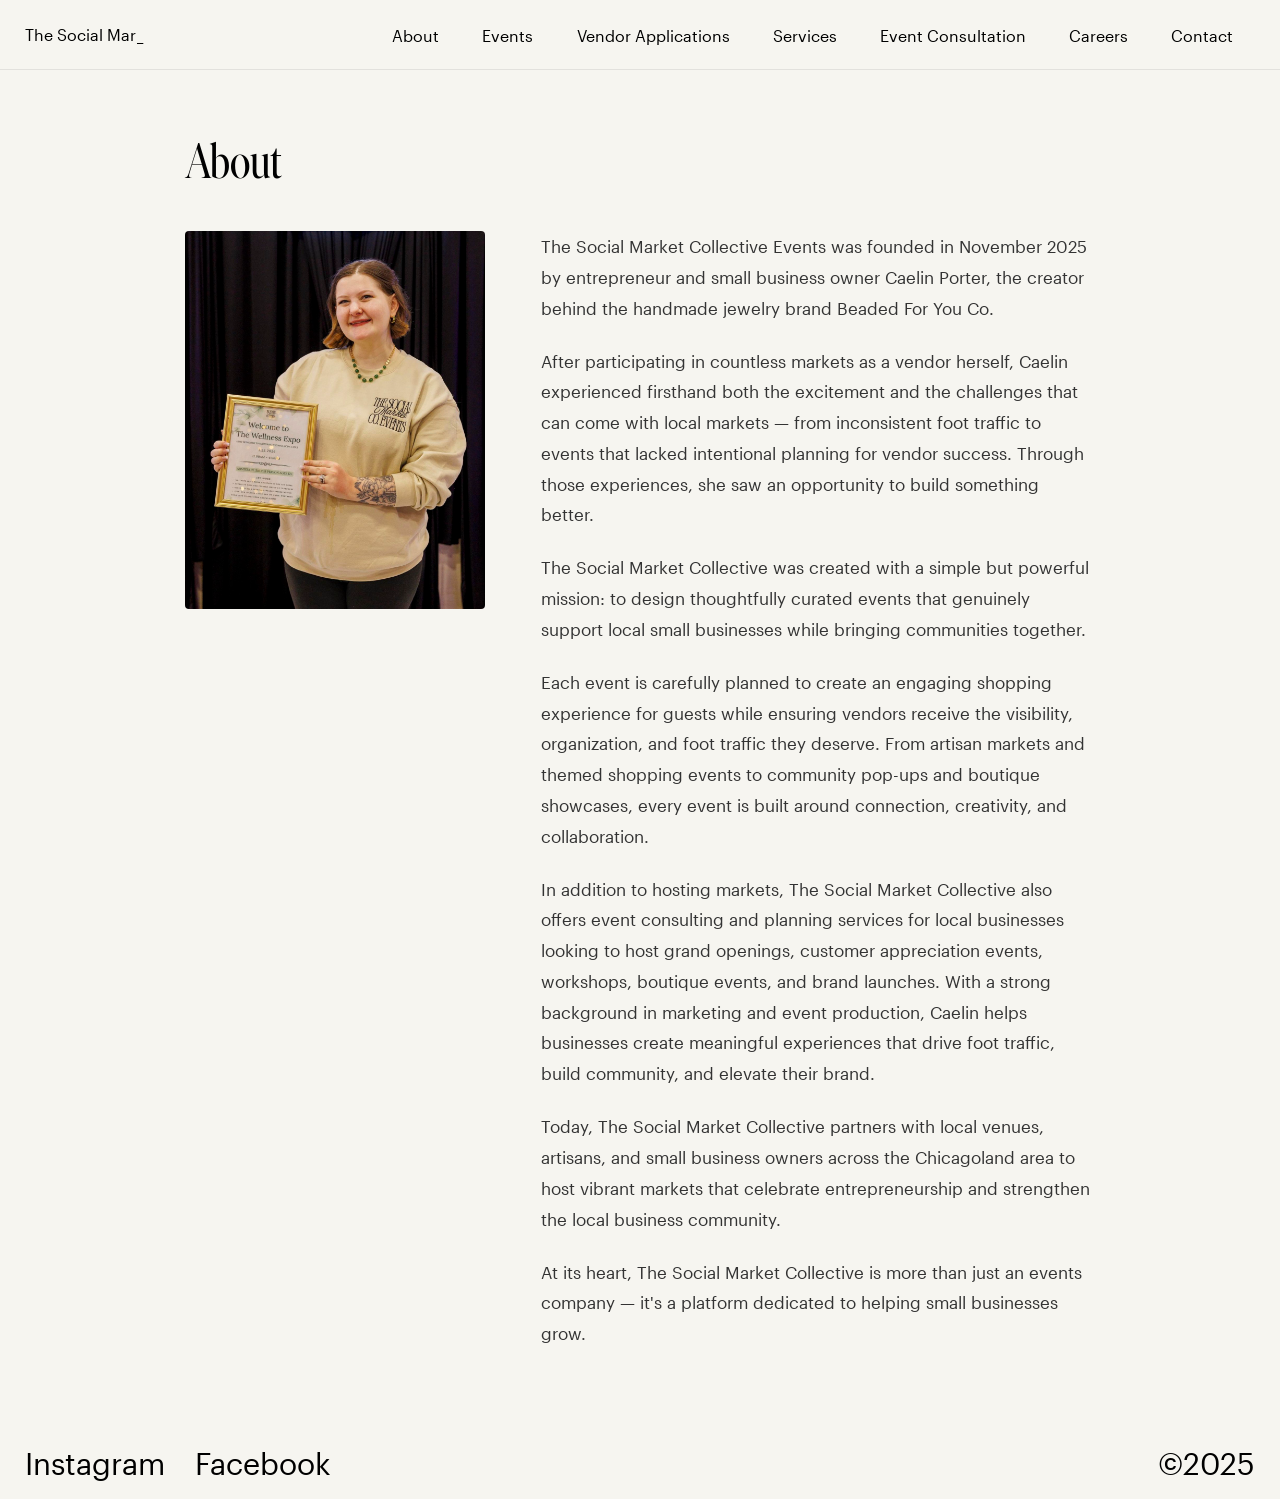
==== about.html @ e903506e "Bump typewriter.js cache-bust version to force reload Co-Authored-By: Claude Sonnet 4.6 <noreply@ant" ====
<!DOCTYPE html>
<html lang="en">
<head>
  <meta charset="UTF-8">
  <meta name="description" content="Learn about The Social Market Co., a Chicagoland event company dedicated to community, creativity, and connection.">
  <meta name="viewport" content="width=device-width, initial-scale=1.0, maximum-scale=1.0">
  <title>About — The Social Market Co.</title>
  <link rel="stylesheet" href="css/style.css?v=6">
  <style>
    .about-section {
      padding: 60px 25px 80px;
      max-width: 960px;
      margin: 0 auto;
    }

    .about-heading {
      font-family: 'ivar-regular', serif;
      font-size: 2.8rem;
      font-weight: normal;
      margin-bottom: 40px;
      color: #000;
    }

    .about-layout {
      display: flex;
      gap: 56px;
      align-items: flex-start;
    }

    .about-photo-col {
      flex: 0 0 300px;
    }

    .about-photo {
      width: 100%;
      border-radius: 4px;
      display: block;
    }

    .about-body {
      flex: 1;
      font-family: 'graphik-regular', 'Helvetica Neue', Helvetica, Arial, sans-serif;
      font-size: 0.95rem;
      color: #333;
      line-height: 1.8;
    }

    .about-body p {
      margin-bottom: 1.3em;
    }

    .about-body p:last-child {
      margin-bottom: 0;
    }

    @media screen and (max-width: 700px) {
      .about-heading {
        font-size: 2rem;
        margin-bottom: 24px;
      }

      .about-layout {
        flex-direction: column;
        gap: 28px;
      }

      .about-photo-col {
        flex: none;
        width: 100%;
        max-width: 340px;
        margin: 0 auto;
      }
    }
  </style>
</head>
<body>

  <!-- Navigation -->
  <header>
    <div class="navbar-inner">
      <div class="logo">
        <a href="index.html" class="logo-typewriter-link"><span id="typewriter-text" class="logo-typewriter"></span><span class="logo-cursor">_</span></a>
      </div>
      <nav class="main-nav" id="main-nav">
        <ul>
          <li><a href="about.html" class="nav-active">About</a></li>
          <li><a href="events.html">Events</a></li>
          <li><a href="vendor-signup.html">Vendor Applications</a></li>
          <li><a href="services.html">Services</a></li>
          <li><a href="consultation.html">Event Consultation</a></li>
          <li><a href="careers.html">Careers</a></li>
          <li><a href="contact.html">Contact</a></li>
        </ul>
      </nav>
      <button class="hamburger" id="hamburger" aria-label="Toggle menu">
        <span></span><span></span><span></span>
      </button>
    </div>
  </header>

  <main>
    <section class="about-section">
      <h1 class="about-heading">About</h1>
      <div class="about-layout">
        <div class="about-photo-col">
          <img src="caelin%20site/caelin-porter.png" alt="Caelin Porter, founder of The Social Market Collective Events" class="about-photo">
        </div>
        <div class="about-body">
          <p>The Social Market Collective Events was founded in November 2025 by entrepreneur and small business owner Caelin Porter, the creator behind the handmade jewelry brand Beaded For You Co.</p>
          <p>After participating in countless markets as a vendor herself, Caelin experienced firsthand both the excitement and the challenges that can come with local markets — from inconsistent foot traffic to events that lacked intentional planning for vendor success. Through those experiences, she saw an opportunity to build something better.</p>
          <p>The Social Market Collective was created with a simple but powerful mission: to design thoughtfully curated events that genuinely support local small businesses while bringing communities together.</p>
          <p>Each event is carefully planned to create an engaging shopping experience for guests while ensuring vendors receive the visibility, organization, and foot traffic they deserve. From artisan markets and themed shopping events to community pop-ups and boutique showcases, every event is built around connection, creativity, and collaboration.</p>
          <p>In addition to hosting markets, The Social Market Collective also offers event consulting and planning services for local businesses looking to host grand openings, customer appreciation events, workshops, boutique events, and brand launches. With a strong background in marketing and event production, Caelin helps businesses create meaningful experiences that drive foot traffic, build community, and elevate their brand.</p>
          <p>Today, The Social Market Collective partners with local venues, artisans, and small business owners across the Chicagoland area to host vibrant markets that celebrate entrepreneurship and strengthen the local business community.</p>
          <p>At its heart, The Social Market Collective is more than just an events company — it's a platform dedicated to helping small businesses grow.</p>
        </div>
      </div>
    </section>

    <footer>
      <div class="footer-links">
        <a href="https://www.instagram.com/thesocialmarketco/" target="_blank" rel="noopener">Instagram</a>
        <a href="https://www.facebook.com/p/The-Social-Market-Co-Events-61582446278117/" target="_blank" rel="noopener">Facebook</a>
        <span class="copyright">©2025</span>
      </div>
    </footer>
  </main>

  <script src="js/typewriter.js?v=4"></script>
</body>
</html>
---- css/style.css ----
@font-face {
  font-family: 'ivar-regular';
  src: url('../fonts/IvarDisplayCondensed-Regular.woff2') format('woff2'),
       url('../fonts/IvarDisplayCondensed-Regular.woff') format('woff');
  font-weight: normal;
  font-style: normal;
}

@font-face {
  font-family: 'graphik-regular';
  src: url('../fonts/Graphik-Regular-Web.woff2') format('woff2'),
       url('../fonts/Graphik-Regular-Web.woff') format('woff');
  font-weight: normal;
  font-style: normal;
}

*, *::before, *::after {
  box-sizing: border-box;
  margin: 0;
  padding: 0;
}

html, body {
  background-color: #f6f5f0;
  font-family: 'graphik-regular', 'Helvetica Neue', Helvetica, Arial, sans-serif;
  font-size: 18px;
  color: #000;
  overflow-x: hidden;
}

a {
  color: #000;
  text-decoration: none;
}

a:hover {
  color: #000;
}

/* ─── NAV ─── */
header {
  position: fixed;
  top: 0;
  left: 0;
  right: 0;
  z-index: 100;
  height: 70px;
  display: flex;
  align-items: center;
  background-color: rgba(246, 245, 240, 0.97);
  border-bottom: 1px solid rgba(0,0,0,0.08);
}

.navbar-inner {
  display: flex;
  align-items: center;
  justify-content: space-between;
  padding: 0 25px;
  width: 100%;
}

.logo {
  flex-shrink: 0;
  width: 270px;
}

.logo a {
  display: flex;
  align-items: center;
}

.logo-typewriter-link {
  display: flex;
  align-items: baseline;
  gap: 1px;
}

.logo-typewriter {
  font-family: 'graphik-regular', 'Helvetica Neue', Helvetica, Arial, sans-serif;
  font-size: 0.9rem;
  color: #000;
  letter-spacing: 0;
  white-space: nowrap;
}

.logo-cursor {
  font-family: 'graphik-regular', 'Helvetica Neue', Helvetica, Arial, sans-serif;
  font-size: 0.9rem;
  color: #000;
  animation: blink 0.8s step-start infinite;
}

@keyframes blink {
  0%, 100% { opacity: 1; }
  50% { opacity: 0; }
}

.main-nav ul {
  list-style: none;
  display: flex;
  gap: 0;
  margin: 0;
  padding: 0;
}

.main-nav ul li a {
  font-family: 'graphik-regular', 'Helvetica Neue', Helvetica, Arial, sans-serif;
  font-size: 0.9rem;
  color: #000;
  padding: 0 1.2rem;
  letter-spacing: 0;
  white-space: nowrap;
}

.main-nav ul li a:hover {
  opacity: 0.6;
}

/* ─── MAIN CONTENT ─── */
main {
  padding-top: 70px;
}

/* Photos with centered overlay logo */
.photos-section {
  display: flex;
  width: 100%;
  line-height: 0;
  position: relative;
}

.photos-section .photo {
  width: 50%;
}

.photos-section .photo img {
  width: 100%;
  height: auto;
  display: block;
}

.overlay-logo {
  position: absolute;
  top: 50%;
  left: 50%;
  transform: translate(-50%, -50%);
  width: clamp(320px, 55vw, 720px);
  height: auto;
  mix-blend-mode: screen;
  pointer-events: none;
}

/* ─── FOOTER ─── */
footer {
  display: flex;
  align-items: center;
  justify-content: space-between;
  padding: 0 25px;
}

.footer-links {
  display: flex;
  align-items: center;
  width: 100%;
}

.footer-links a,
.footer-links .copyright {
  font-family: 'graphik-regular', 'Helvetica Neue', Helvetica, Arial, sans-serif;
  font-size: 1.667rem;
  line-height: 70px;
  color: #000;
}

.footer-links a {
  margin-right: 30px;
}

.footer-links .copyright {
  margin-left: auto;
}

/* ─── HAMBURGER ─── */
.hamburger {
  display: none;
  flex-direction: column;
  justify-content: center;
  gap: 5px;
  background: none;
  border: none;
  cursor: pointer;
  padding: 4px;
  flex-shrink: 0;
}

.hamburger span {
  display: block;
  width: 22px;
  height: 2px;
  background: #000;
  transition: transform 0.25s ease, opacity 0.25s ease;
}

.hamburger.open span:nth-child(1) {
  transform: translateY(7px) rotate(45deg);
}
.hamburger.open span:nth-child(2) {
  opacity: 0;
}
.hamburger.open span:nth-child(3) {
  transform: translateY(-7px) rotate(-45deg);
}

/* ─── RESPONSIVE ─── */
@media screen and (max-width: 700px) {
  .logo {
    width: auto;
  }

  .hamburger {
    display: flex;
  }

  .main-nav {
    display: none;
    position: fixed;
    top: 70px;
    left: 0;
    right: 0;
    background: #f6f5f0;
    border-top: 1px solid #e0dfda;
    z-index: 99;
    padding: 16px 0 24px;
  }

  .main-nav.open {
    display: block;
  }

  .main-nav ul {
    flex-direction: column;
    gap: 0;
  }

  .main-nav ul li a {
    display: block;
    padding: 14px 25px;
    font-size: 1rem;
  }
}

@media screen and (max-width: 543px) {
  .photos-section {
    flex-direction: column;
  }
  .photos-section .photo {
    width: 100%;
  }
  .footer-links a,
  .footer-links .copyright {
    font-size: 1.2rem;
    line-height: 50px;
  }
  footer {
    padding: 0 16px;
  }
}

/* ─── TESTIMONIALS ─── */
.testimonials-section {
  padding: 80px 0;
  overflow: hidden;
}

.testimonials-heading {
  font-family: 'ivar-regular', serif;
  font-size: 2.8rem;
  font-weight: normal;
  margin-bottom: 12px;
  color: #000;
  padding: 0 25px;
}

.testimonials-subtext {
  font-family: 'graphik-regular', 'Helvetica Neue', Helvetica, Arial, sans-serif;
  font-size: 0.95rem;
  color: #888;
  margin-bottom: 48px;
  padding: 0 25px;
}

.testimonials-track-wrapper {
  position: relative;
  width: 100%;
  overflow: hidden;
}

.testimonials-track {
  display: flex;
  gap: 20px;
  width: max-content;
  animation: testimonials-marquee 50s linear infinite;
  padding: 8px 0 16px;
}

.testimonials-track:hover {
  animation-play-state: paused;
}

@keyframes testimonials-marquee {
  from { transform: translateX(0); }
  to   { transform: translateX(-50%); }
}

.testimonial-card {
  display: flex;
  flex-direction: column;
  gap: 16px;
  width: 300px;
  flex-shrink: 0;
  background: #fff;
  border-radius: 4px;
  box-shadow: 0 2px 16px rgba(0,0,0,0.07);
  padding: 24px;
  position: relative;
  overflow: hidden;
}

.testimonial-card::before {
  content: '\201C';
  position: absolute;
  top: -10px;
  right: 16px;
  font-family: 'ivar-regular', serif;
  font-size: 120px;
  color: #e8ddd0;
  line-height: 1;
  pointer-events: none;
  user-select: none;
}

.testimonial-stars {
  color: #c4933f;
  font-size: 0.85rem;
  letter-spacing: 2px;
  margin-bottom: -4px;
}

.testimonial-avatar {
  width: 44px;
  height: 44px;
  border-radius: 50%;
  background: #c9a99a;
  color: #fff;
  font-family: 'graphik-regular', 'Helvetica Neue', Helvetica, Arial, sans-serif;
  font-size: 0.78rem;
  letter-spacing: 0.04em;
  display: flex;
  align-items: center;
  justify-content: center;
  flex-shrink: 0;
}

.testimonial-name {
  font-family: 'graphik-regular', 'Helvetica Neue', Helvetica, Arial, sans-serif;
  font-size: 0.9rem;
  color: #000;
  font-weight: normal;
}

.testimonial-handle {
  font-family: 'graphik-regular', 'Helvetica Neue', Helvetica, Arial, sans-serif;
  font-size: 0.78rem;
  color: #888;
  margin-top: 2px;
}

.testimonial-text {
  font-family: 'graphik-regular', 'Helvetica Neue', Helvetica, Arial, sans-serif;
  font-size: 0.88rem;
  color: #555;
  line-height: 1.6;
}

.testimonials-fade-left,
.testimonials-fade-right {
  position: absolute;
  top: 0;
  bottom: 0;
  width: 120px;
  pointer-events: none;
}

.testimonials-fade-left {
  left: 0;
  background: linear-gradient(to right, #f6f5f0, transparent);
}

.testimonials-fade-right {
  right: 0;
  background: linear-gradient(to left, #f6f5f0, transparent);
}

@media screen and (max-width: 543px) {
  .testimonials-heading {
    font-size: 2rem;
  }
  .testimonials-fade-left,
  .testimonials-fade-right {
    width: 40px;
  }
}
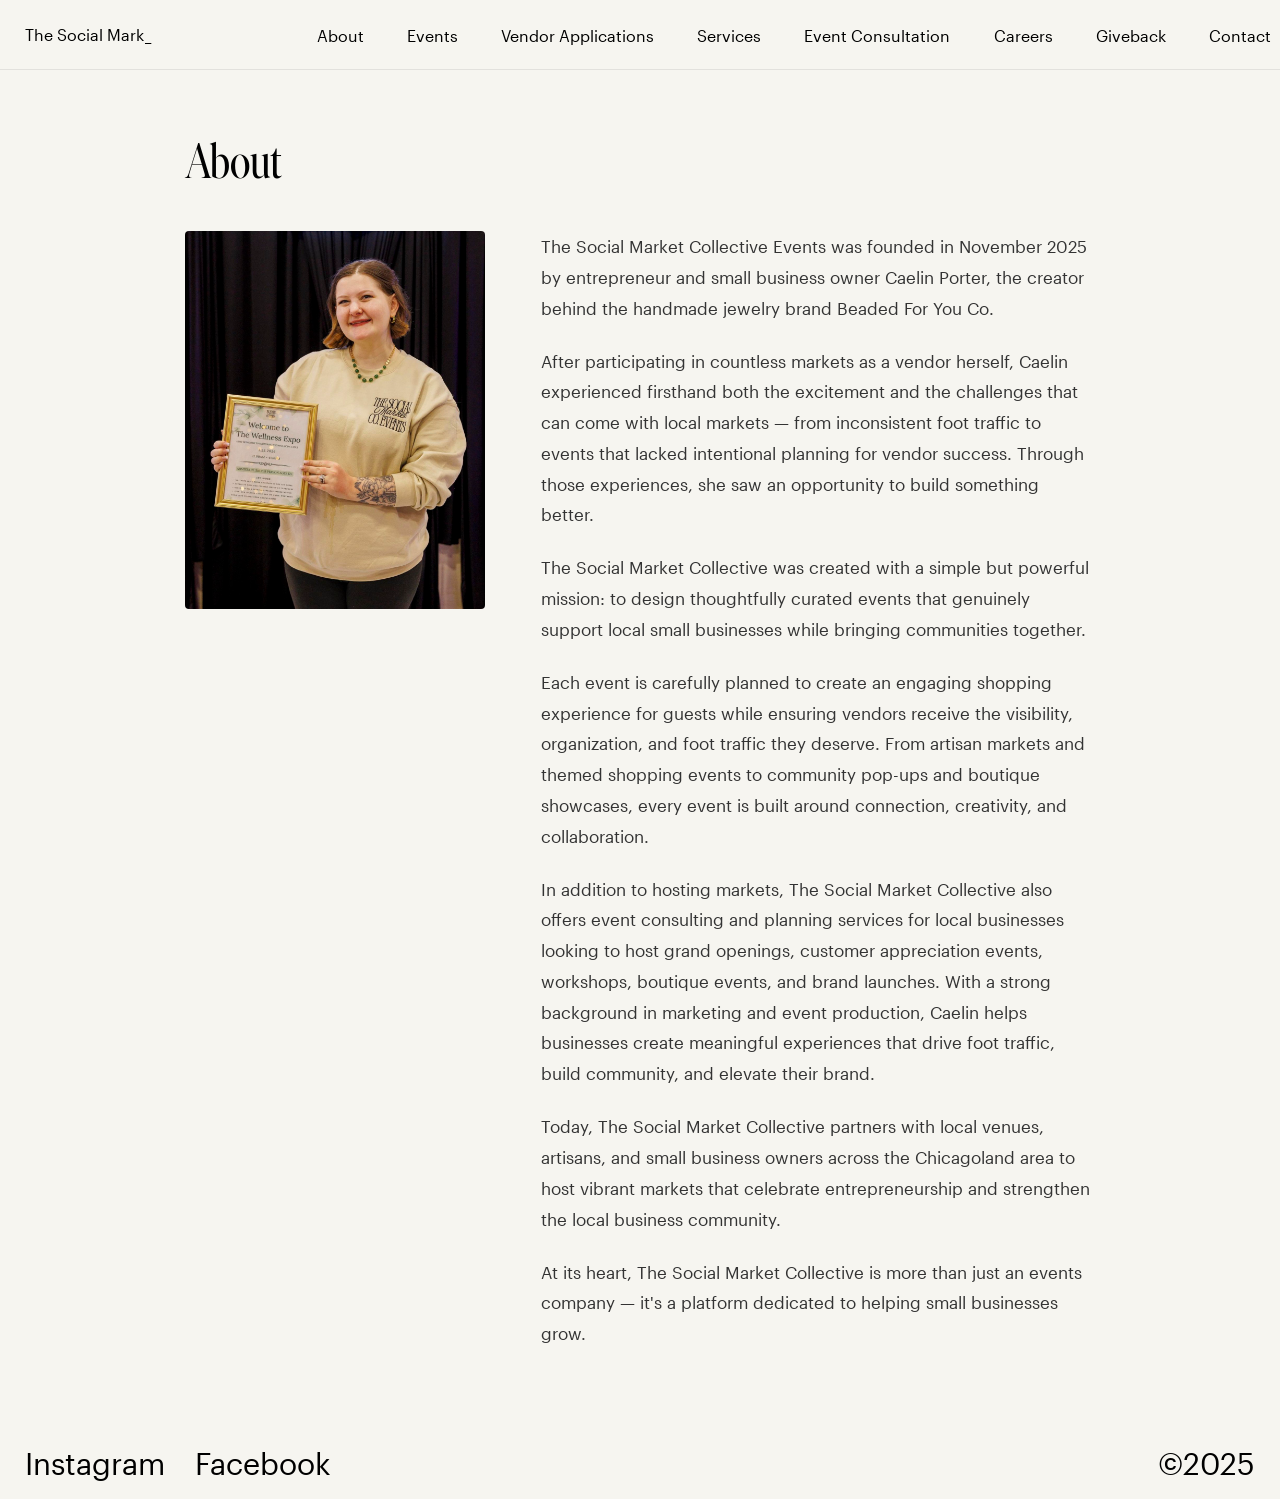
==== commit 7a3ab21a: "Move Giveback to its own top-level nav page Removes Giveback tab from Events page and creates giveba" ====
--- a/about.html
+++ b/about.html
@@ -89,6 +89,7 @@
           <li><a href="services.html">Services</a></li>
           <li><a href="consultation.html">Event Consultation</a></li>
           <li><a href="careers.html">Careers</a></li>
+          <li><a href="giveback.html">Giveback</a></li>
           <li><a href="contact.html">Contact</a></li>
         </ul>
       </nav>
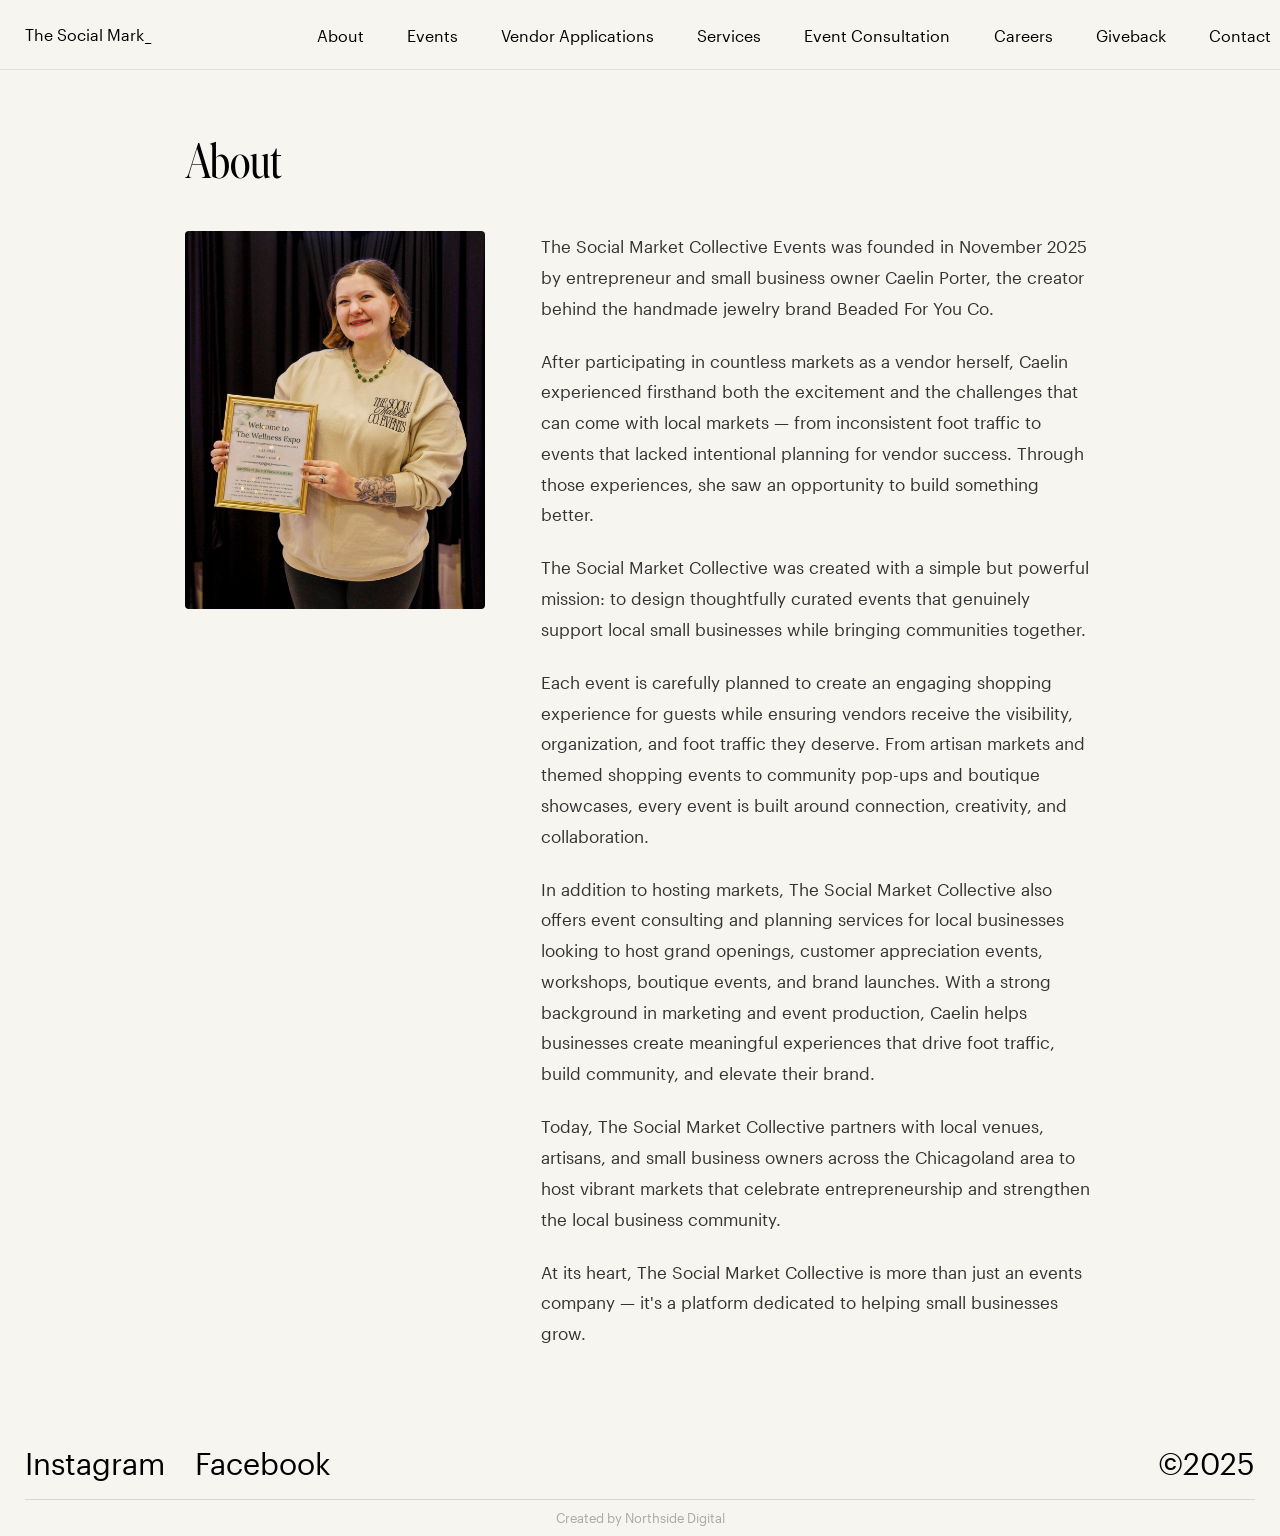
==== commit 72574808: "Add 'Created by Northside Digital' credit to footer on all pages Adds a thin bordered credit line to" ====
--- a/about.html
+++ b/about.html
@@ -124,6 +124,7 @@
         <a href="https://www.facebook.com/p/The-Social-Market-Co-Events-61582446278117/" target="_blank" rel="noopener">Facebook</a>
         <span class="copyright">©2025</span>
       </div>
+      <div class="footer-credit">Created by <a href="https://northside-digital.com/" target="_blank" rel="noopener">Northside Digital</a></div>
     </footer>
   </main>
 
--- a/css/style.css
+++ b/css/style.css
@@ -153,8 +153,7 @@
 /* ─── FOOTER ─── */
 footer {
   display: flex;
-  align-items: center;
-  justify-content: space-between;
+  flex-direction: column;
   padding: 0 25px;
 }
 
@@ -178,6 +177,24 @@
 
 .footer-links .copyright {
   margin-left: auto;
+}
+
+.footer-credit {
+  border-top: 1px solid rgba(0,0,0,0.12);
+  padding: 10px 0;
+  font-family: 'graphik-regular', 'Helvetica Neue', Helvetica, Arial, sans-serif;
+  font-size: 0.72rem;
+  color: #aaa;
+  text-align: center;
+}
+
+.footer-credit a {
+  color: #aaa;
+  text-decoration: none;
+}
+
+.footer-credit a:hover {
+  color: #000;
 }
 
 /* ─── HAMBURGER ─── */
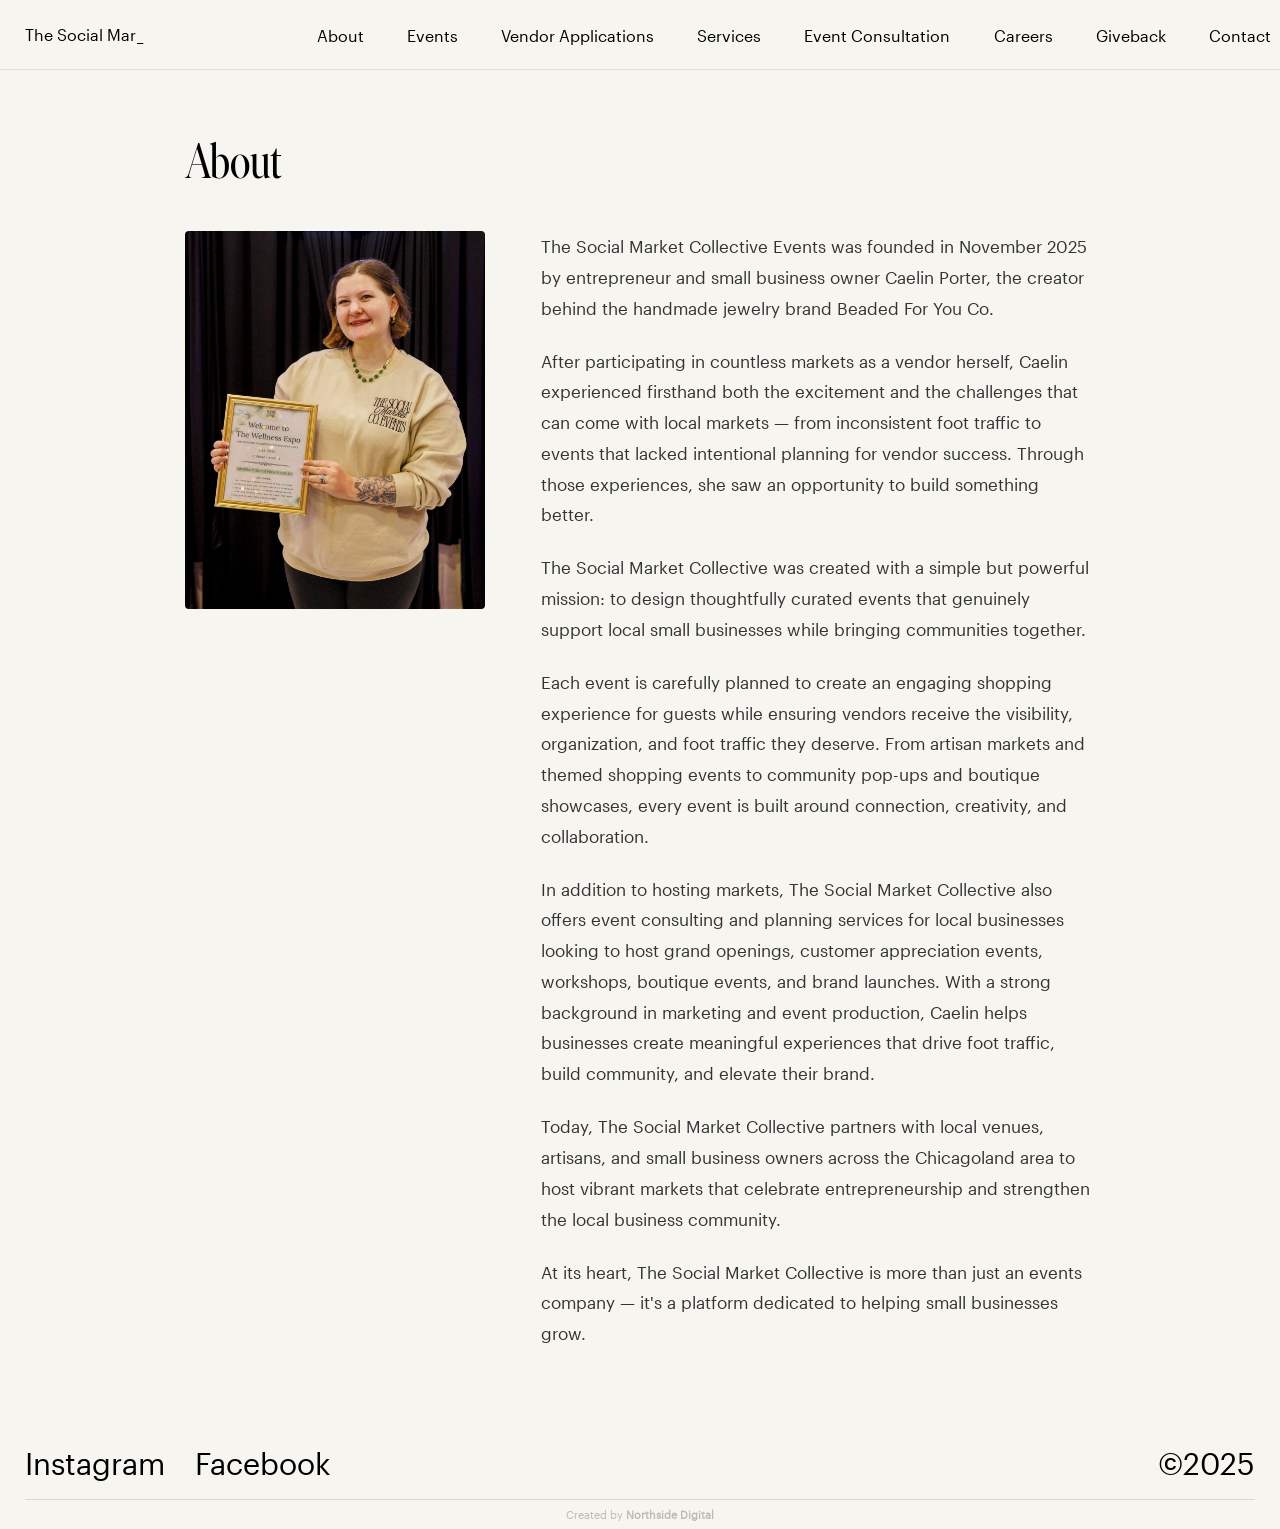
==== commit 5ac0f49c: "Bump style.css cache version to v7 to force CDN refresh Co-Authored-By: Claude Sonnet 4.6 <noreply@a" ====
--- a/about.html
+++ b/about.html
@@ -5,7 +5,7 @@
   <meta name="description" content="Learn about The Social Market Co., a Chicagoland event company dedicated to community, creativity, and connection.">
   <meta name="viewport" content="width=device-width, initial-scale=1.0, maximum-scale=1.0">
   <title>About — The Social Market Co.</title>
-  <link rel="stylesheet" href="css/style.css?v=6">
+  <link rel="stylesheet" href="css/style.css?v=7">
   <style>
     .about-section {
       padding: 60px 25px 80px;
--- a/css/style.css
+++ b/css/style.css
@@ -180,17 +180,19 @@
 }
 
 .footer-credit {
+  font-family: 'graphik-regular', 'Helvetica Neue', Helvetica, Arial, sans-serif;
+  font-size: 0.62rem;
+  color: #bbb;
+  text-align: center;
   border-top: 1px solid rgba(0,0,0,0.12);
-  padding: 10px 0;
-  font-family: 'graphik-regular', 'Helvetica Neue', Helvetica, Arial, sans-serif;
-  font-size: 0.72rem;
-  color: #aaa;
-  text-align: center;
+  padding: 8px 0;
+  width: 100%;
 }
 
 .footer-credit a {
-  color: #aaa;
+  color: #bbb;
   text-decoration: none;
+  font-weight: bold;
 }
 
 .footer-credit a:hover {
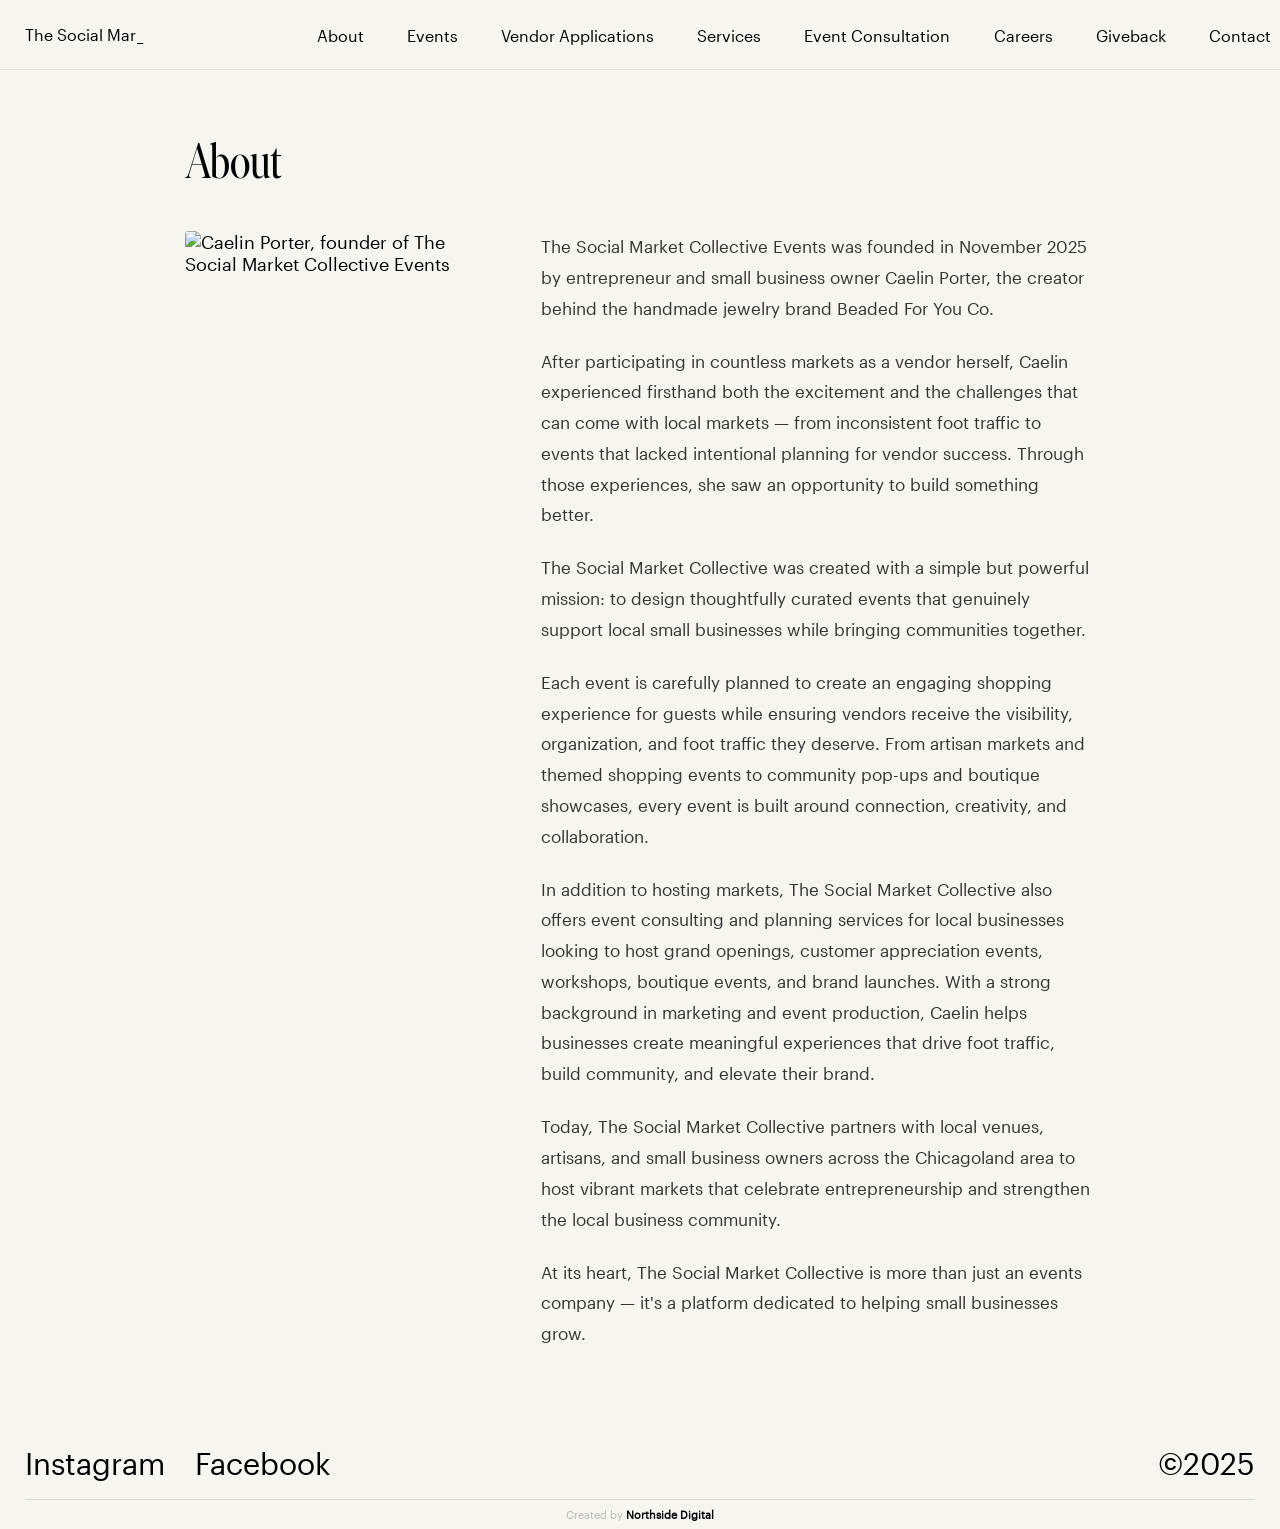
==== commit 538bb2f4: "Replace about page photo with new headshot Co-Authored-By: Claude Sonnet 4.6 <noreply@anthropic.com>" ====
--- a/about.html
+++ b/about.html
@@ -104,7 +104,7 @@
       <h1 class="about-heading">About</h1>
       <div class="about-layout">
         <div class="about-photo-col">
-          <img src="caelin%20site/caelin-porter.png" alt="Caelin Porter, founder of The Social Market Collective Events" class="about-photo">
+          <img src="caelin%20site/caelin-porter.jpg" alt="Caelin Porter, founder of The Social Market Collective Events" class="about-photo">
         </div>
         <div class="about-body">
           <p>The Social Market Collective Events was founded in November 2025 by entrepreneur and small business owner Caelin Porter, the creator behind the handmade jewelry brand Beaded For You Co.</p>
--- a/css/style.css
+++ b/css/style.css
@@ -190,7 +190,7 @@
 }
 
 .footer-credit a {
-  color: #bbb;
+  color: #000;
   text-decoration: none;
   font-weight: bold;
 }
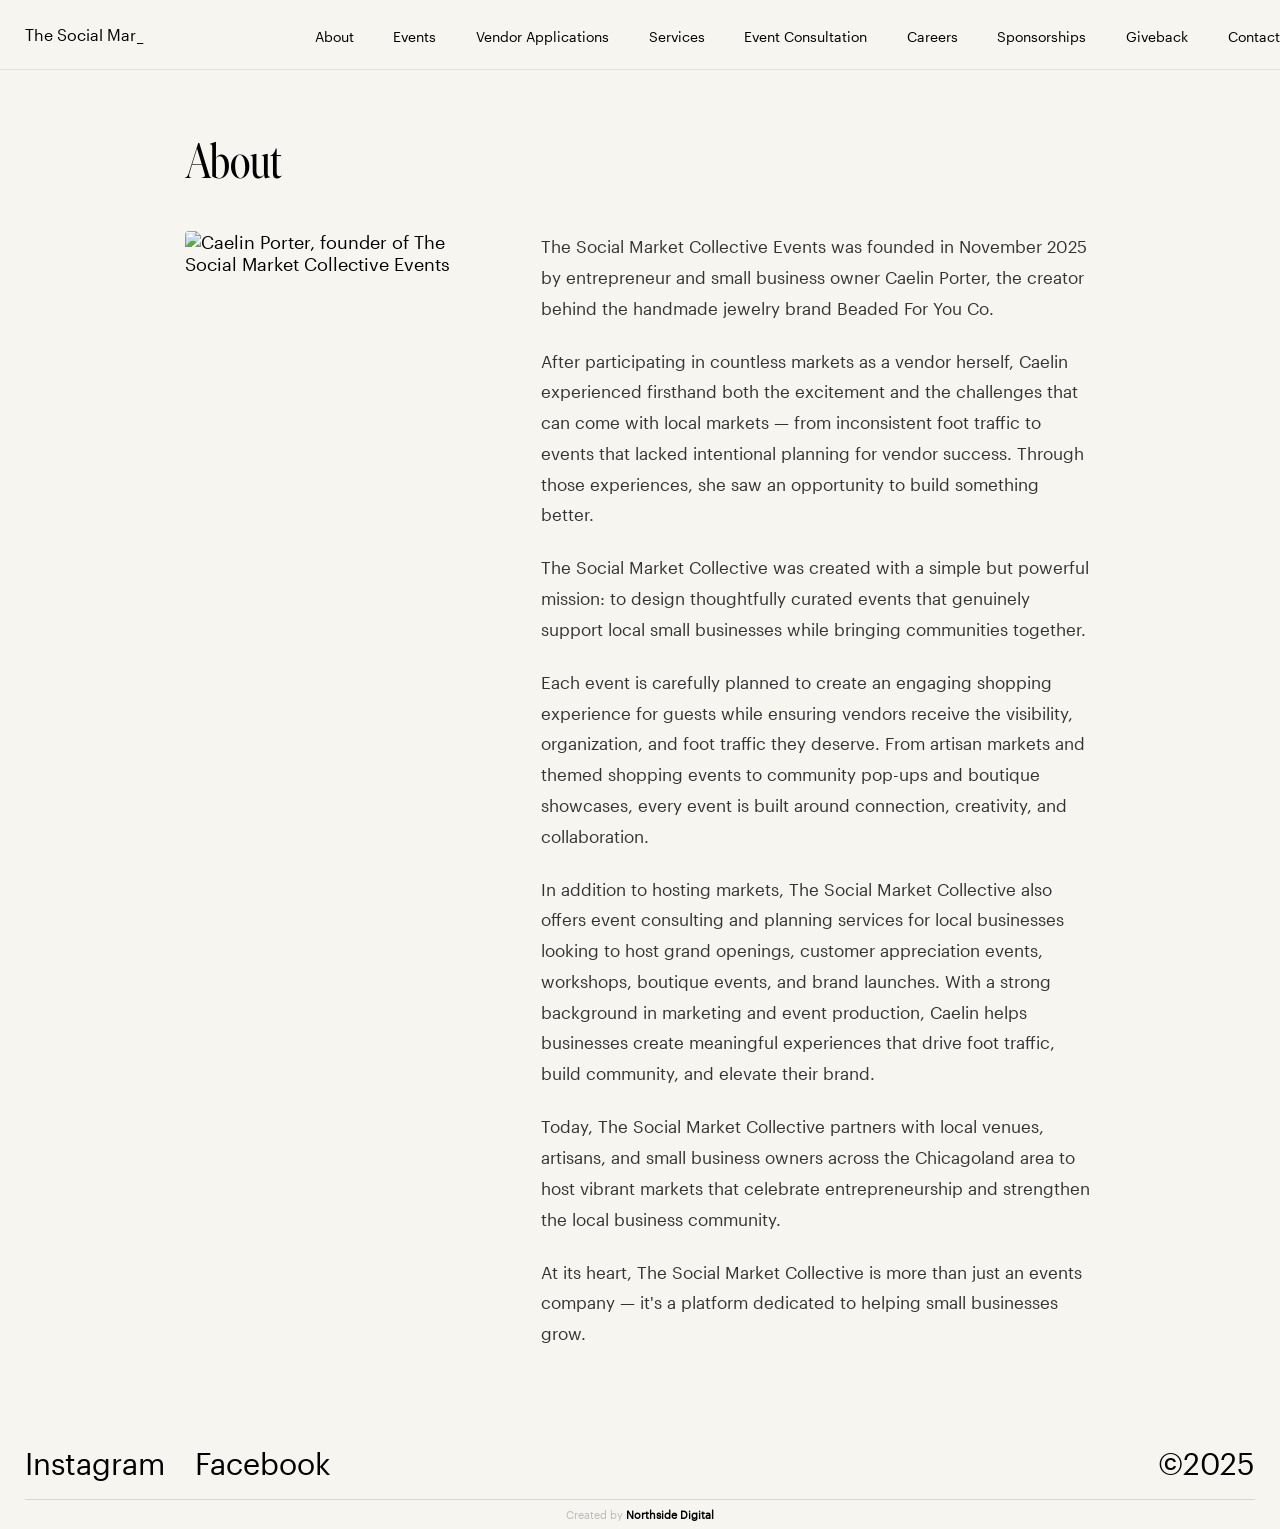
==== commit 413bc39a: "Move sponsorships to standalone page, add to nav on all pages" ====
--- a/about.html
+++ b/about.html
@@ -89,6 +89,7 @@
           <li><a href="services.html">Services</a></li>
           <li><a href="consultation.html">Event Consultation</a></li>
           <li><a href="careers.html">Careers</a></li>
+          <li><a href="sponsorships.html">Sponsorships</a></li>
           <li><a href="giveback.html">Giveback</a></li>
           <li><a href="contact.html">Contact</a></li>
         </ul>
--- a/css/style.css
+++ b/css/style.css
@@ -105,9 +105,9 @@
 
 .main-nav ul li a {
   font-family: 'graphik-regular', 'Helvetica Neue', Helvetica, Arial, sans-serif;
-  font-size: 0.9rem;
-  color: #000;
-  padding: 0 1.2rem;
+  font-size: 0.78rem;
+  color: #000;
+  padding: 0 1.1rem;
   letter-spacing: 0;
   white-space: nowrap;
 }
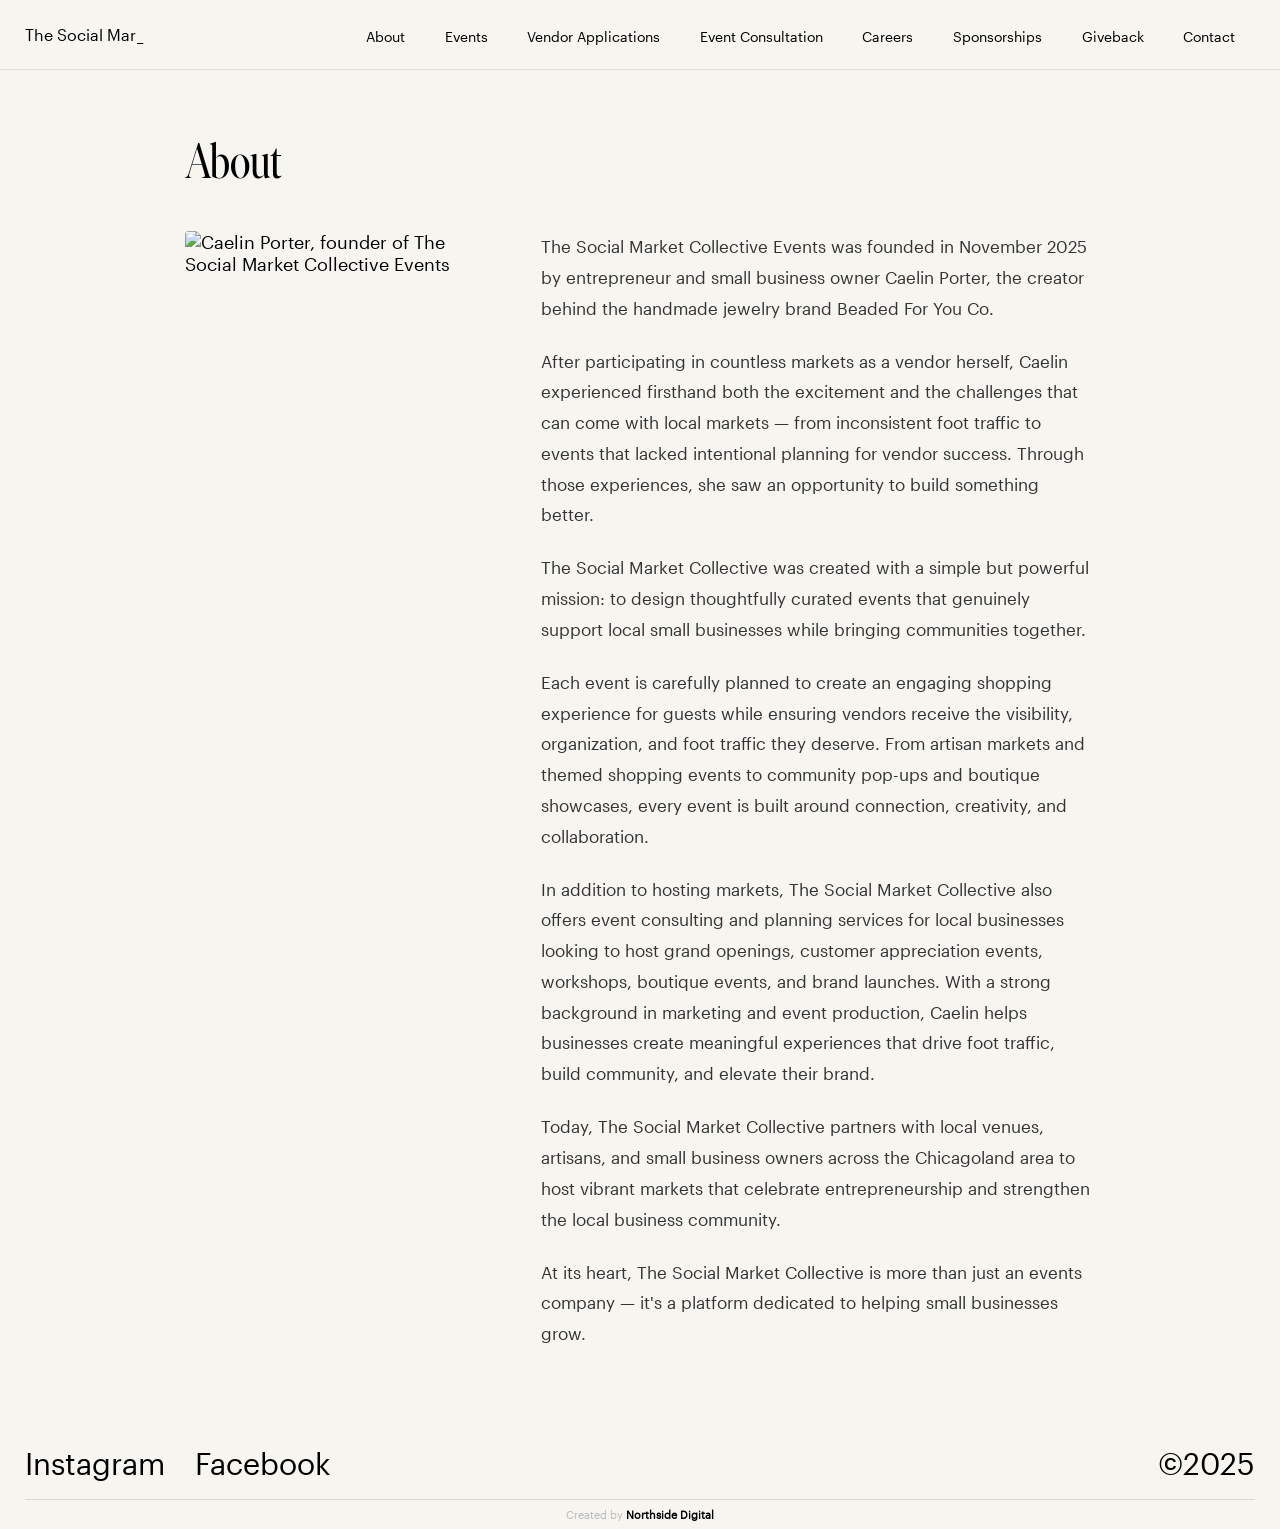
==== commit c360b09e: "Remove Services tab from site navigation" ====
--- a/about.html
+++ b/about.html
@@ -86,7 +86,6 @@
           <li><a href="about.html" class="nav-active">About</a></li>
           <li><a href="events.html">Events</a></li>
           <li><a href="vendor-signup.html">Vendor Applications</a></li>
-          <li><a href="services.html">Services</a></li>
           <li><a href="consultation.html">Event Consultation</a></li>
           <li><a href="careers.html">Careers</a></li>
           <li><a href="sponsorships.html">Sponsorships</a></li>
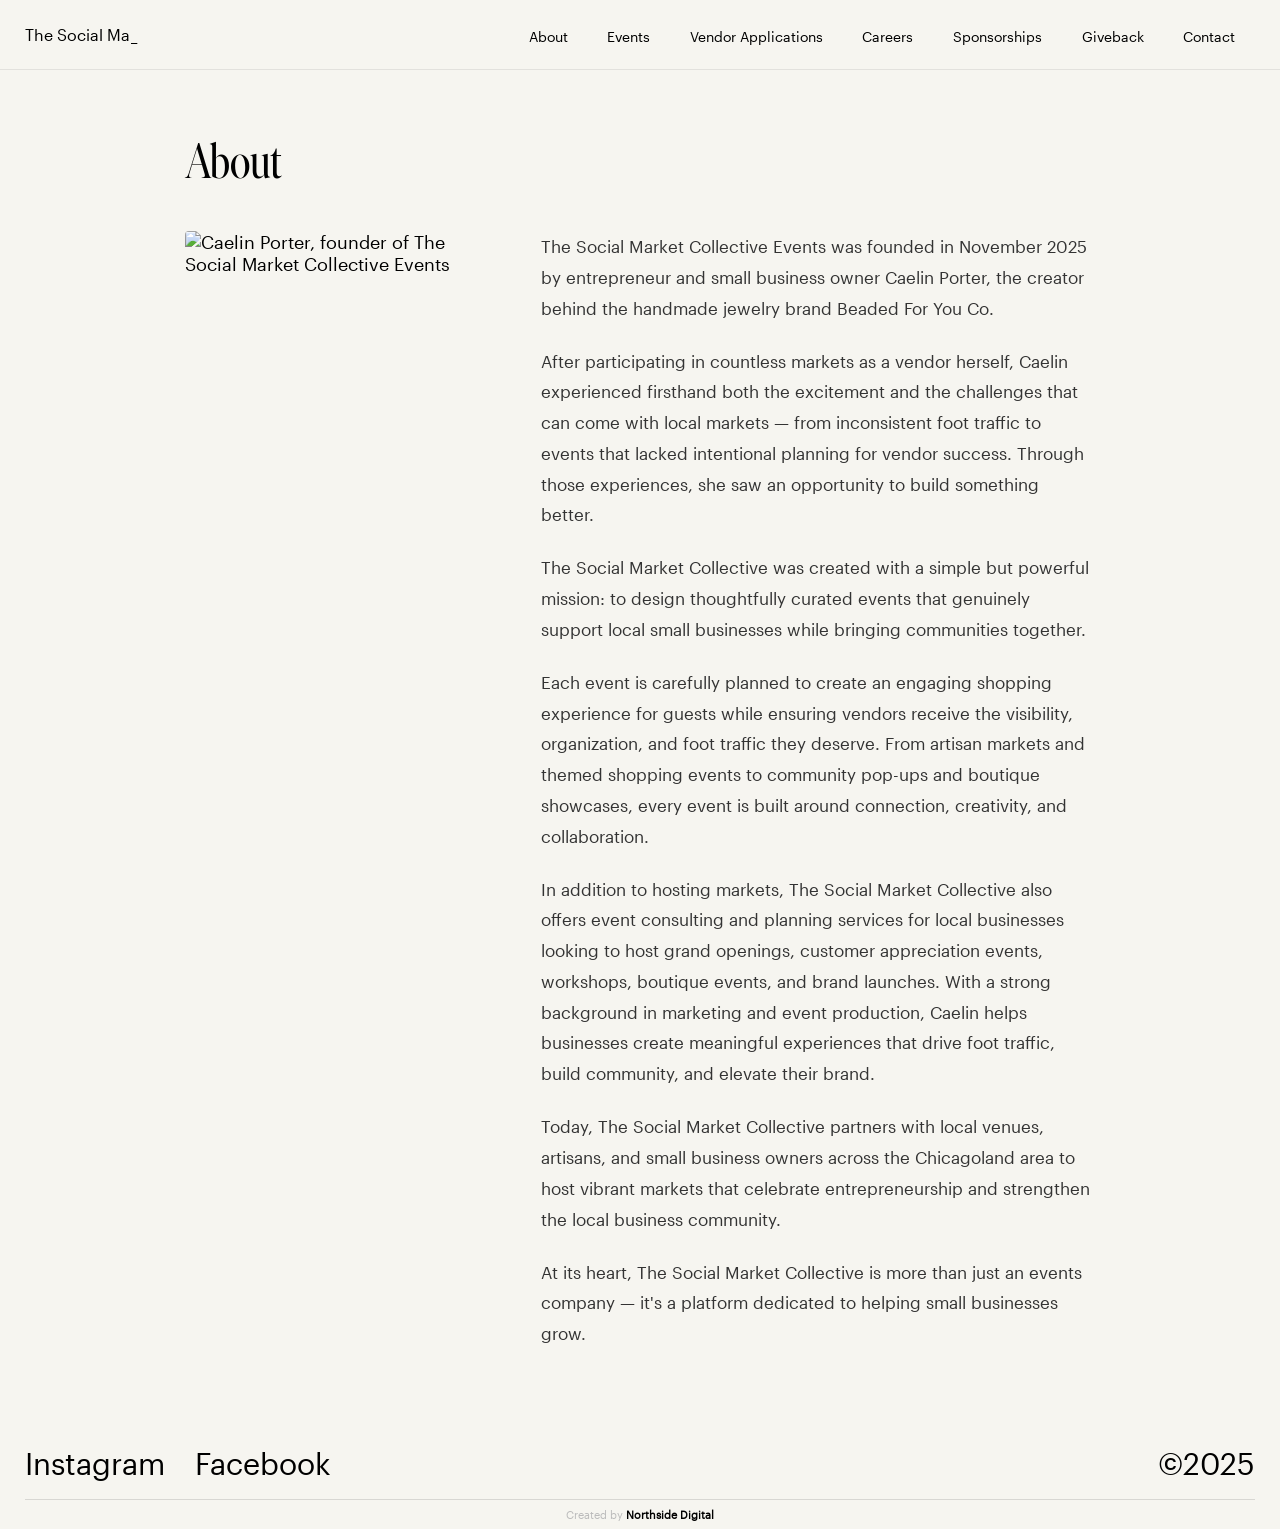
==== commit e31038a8: "Remove event consultation from the website" ====
--- a/about.html
+++ b/about.html
@@ -86,7 +86,6 @@
           <li><a href="about.html" class="nav-active">About</a></li>
           <li><a href="events.html">Events</a></li>
           <li><a href="vendor-signup.html">Vendor Applications</a></li>
-          <li><a href="consultation.html">Event Consultation</a></li>
           <li><a href="careers.html">Careers</a></li>
           <li><a href="sponsorships.html">Sponsorships</a></li>
           <li><a href="giveback.html">Giveback</a></li>
